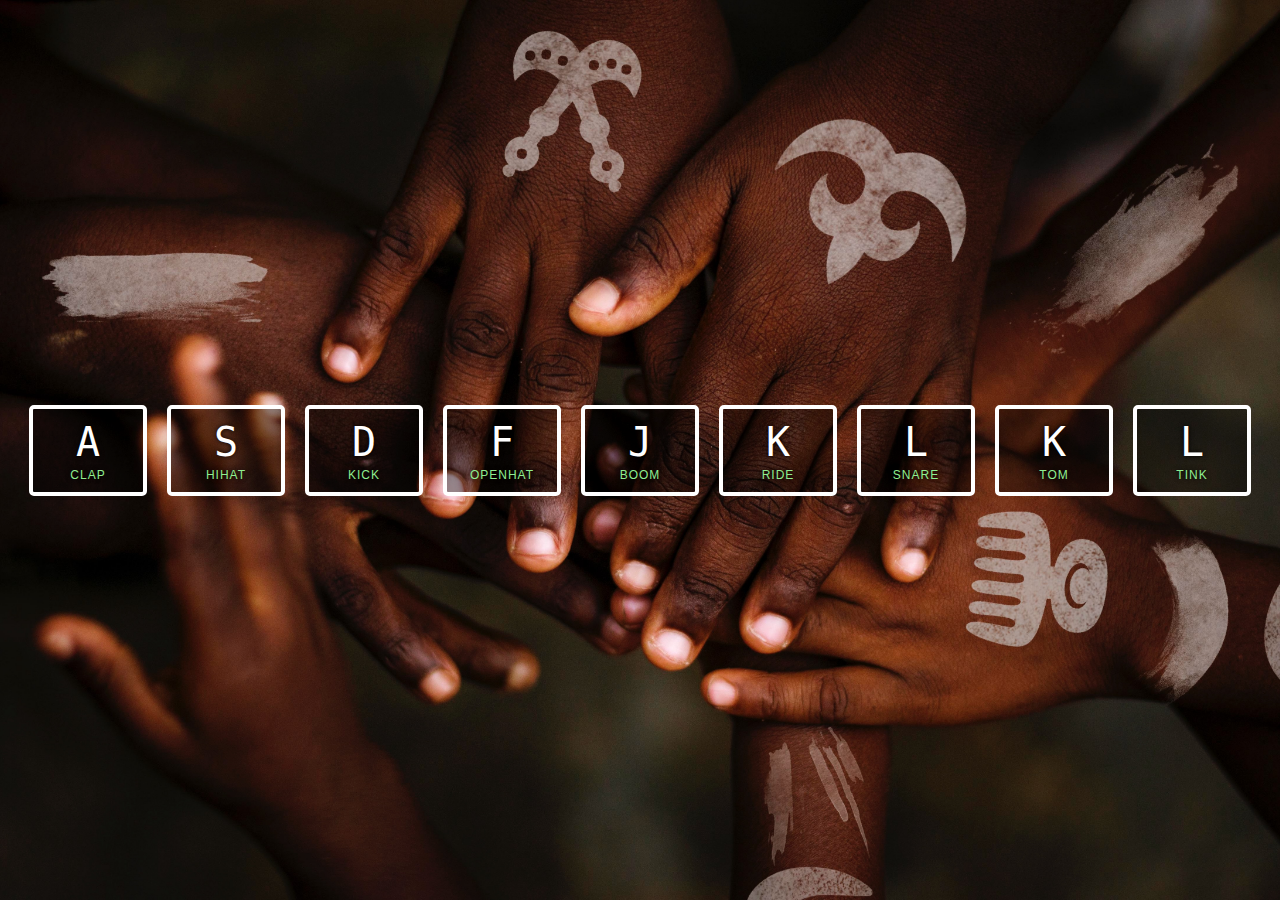
==== day1/index.html @ 46e73e82 "add first day" ====
<!DOCTYPE html>
<html lang="en">

<head>
  <meta charset="UTF-8">
  <meta name="viewport" content="width=device-width, initial-scale=1.0">
  <meta http-equiv="X-UA-Compatible" content="ie=edge">
  <title>JS Drum Kit jntme</title>
  <link rel="stylesheet" href="style.css">
</head>

<body>

  <div class="keys">
    <div data-key="65" class="key">
      <kbd>A</kbd>
      <span class="sound">clap</span>
    </div>
    <div data-key="83" class="key">
      <kbd>S</kbd>
      <span class="sound">hihat</span>
    </div>
    <div data-key="68" class="key">
      <kbd>D</kbd>
      <span class="sound">kick</span>
    </div>
    <div data-key="70" class="key">
      <kbd>F</kbd>
      <span class="sound">openhat</span>
    </div>
    <div data-key="71" class="key">
      <kbd>J</kbd>
      <span class="sound">boom</span>
    </div>
    <div data-key="72" class="key">
      <kbd>K</kbd>
      <span class="sound">ride</span>
    </div>
    <div data-key="74" class="key">
      <kbd>L</kbd>
      <span class="sound">snare</span>
    </div>
    <div data-key="75" class="key">
      <kbd>K</kbd>
      <span class="sound">tom</span>
    </div>
    <div data-key="76" class="key">
      <kbd>L</kbd>
      <span class="sound">tink</span>
    </div>
  </div>


  <audio data-key="65" src="sounds/clap.wav"></audio>
  <audio data-key="83" src="sounds/hihat.wav"></audio>
  <audio data-key="68" src="sounds/kick.wav"></audio>
  <audio data-key="70" src="sounds/openhat.wav"></audio>
  <audio data-key="74" src="sounds/boom.wav"></audio>
  <audio data-key="75" src="sounds/ride.wav"></audio>
  <audio data-key="74" src="sounds/snare.wav"></audio>
  <audio data-key="75" src="sounds/tom.wav"></audio>
  <audio data-key="76" src="sounds/tink.wav"></audio>


  <script>
    function playSound(e) {
      const audio = document.querySelector(`audio[data-key="${e.keyCode}"]`);
      const key = document.querySelector(`.key[data-key="${e.keyCode}"]`);

      if (!audio) return; //stap!

      key.classList.add('playing');

      audio.currentTime = 0; //rewind
      audio.play();
    };

    const keys = document.querySelectorAll('.key');

    keys.forEach(key => key.addEventListener('transitionend', removeTransition));

    function removeTransition(e) {
      if (e.propertyName !== 'transform') return;
      this.classList.remove('playing');
    }

    window.addEventListener('keydown', playSound);
  </script>
</body>

</html>
---- day1/style.css ----
html {
  font-size: 10px;
  background: url("background.jpg") bottom center no-repeat;
  background-size: cover;
}

body,html {
  margin: 0;
  padding: 0;
  font-family: sans-serif;
}

.keys {
  display: flex;
  min-height: 100vh;
  align-items: center;
  justify-content: center;
}

.key {
  border: .4rem solid white;
  border-radius: .5rem;
  font-size: 1.5rem;
  margin: 1rem;
  padding: 1rem .5rem;
  transition: all 0.07s ease;
  width: 10rem;
  text-align: center;
  color: white;
  background: rgba(0, 0, 0, 0.4);
  text-shadow: 0 0 .5rem black;
}

.playing {
  transform: scale(1.1);
  border-color: lightgreen;
  box-shadow: 0 0 1rem lightgreen;
}

kbd {
  display: block;
  font-size: 4rem;
}

.sound {
  font-size: 1.2rem;
  text-transform: uppercase;
  letter-spacing: .1rem;
  color: lightgreen;
}

/*
learned:

transform & transition
rem
vh
kbd tag
*/
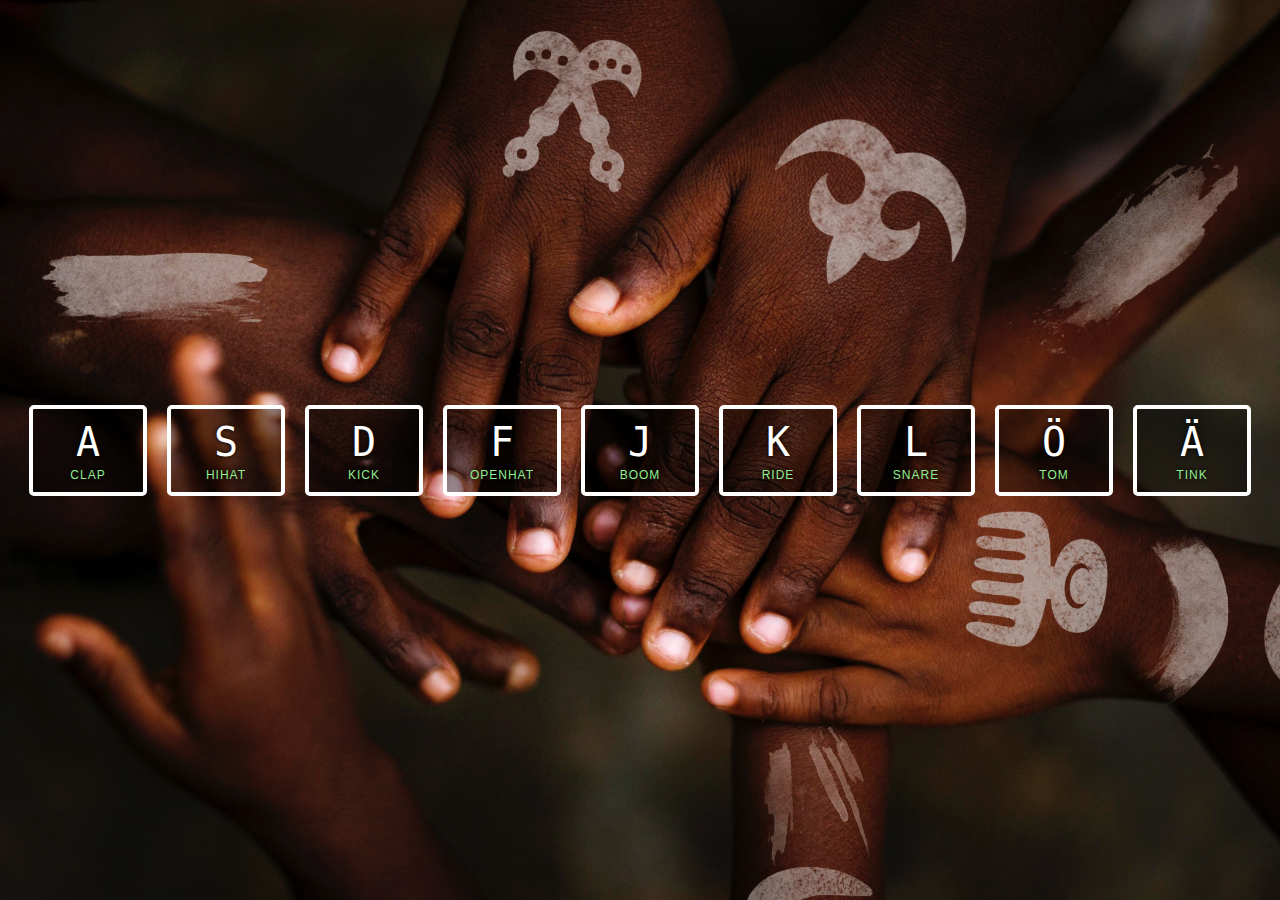
==== commit 38a752f5: "fix keys on day1" ====
--- a/day1/index.html
+++ b/day1/index.html
@@ -28,24 +28,24 @@
       <kbd>F</kbd>
       <span class="sound">openhat</span>
     </div>
-    <div data-key="71" class="key">
+    <div data-key="74" class="key">
       <kbd>J</kbd>
       <span class="sound">boom</span>
     </div>
-    <div data-key="72" class="key">
+    <div data-key="75" class="key">
       <kbd>K</kbd>
       <span class="sound">ride</span>
     </div>
-    <div data-key="74" class="key">
+    <div data-key="76" class="key">
       <kbd>L</kbd>
       <span class="sound">snare</span>
     </div>
-    <div data-key="75" class="key">
-      <kbd>K</kbd>
+    <div data-key="186" class="key">
+      <kbd>Ö</kbd>
       <span class="sound">tom</span>
     </div>
-    <div data-key="76" class="key">
-      <kbd>L</kbd>
+    <div data-key="222" class="key">
+      <kbd>Ä</kbd>
       <span class="sound">tink</span>
     </div>
   </div>
@@ -57,9 +57,9 @@
   <audio data-key="70" src="sounds/openhat.wav"></audio>
   <audio data-key="74" src="sounds/boom.wav"></audio>
   <audio data-key="75" src="sounds/ride.wav"></audio>
-  <audio data-key="74" src="sounds/snare.wav"></audio>
-  <audio data-key="75" src="sounds/tom.wav"></audio>
-  <audio data-key="76" src="sounds/tink.wav"></audio>
+  <audio data-key="76" src="sounds/snare.wav"></audio>
+  <audio data-key="186" src="sounds/tom.wav"></audio>
+  <audio data-key="222" src="sounds/tink.wav"></audio>
 
 
   <script>
